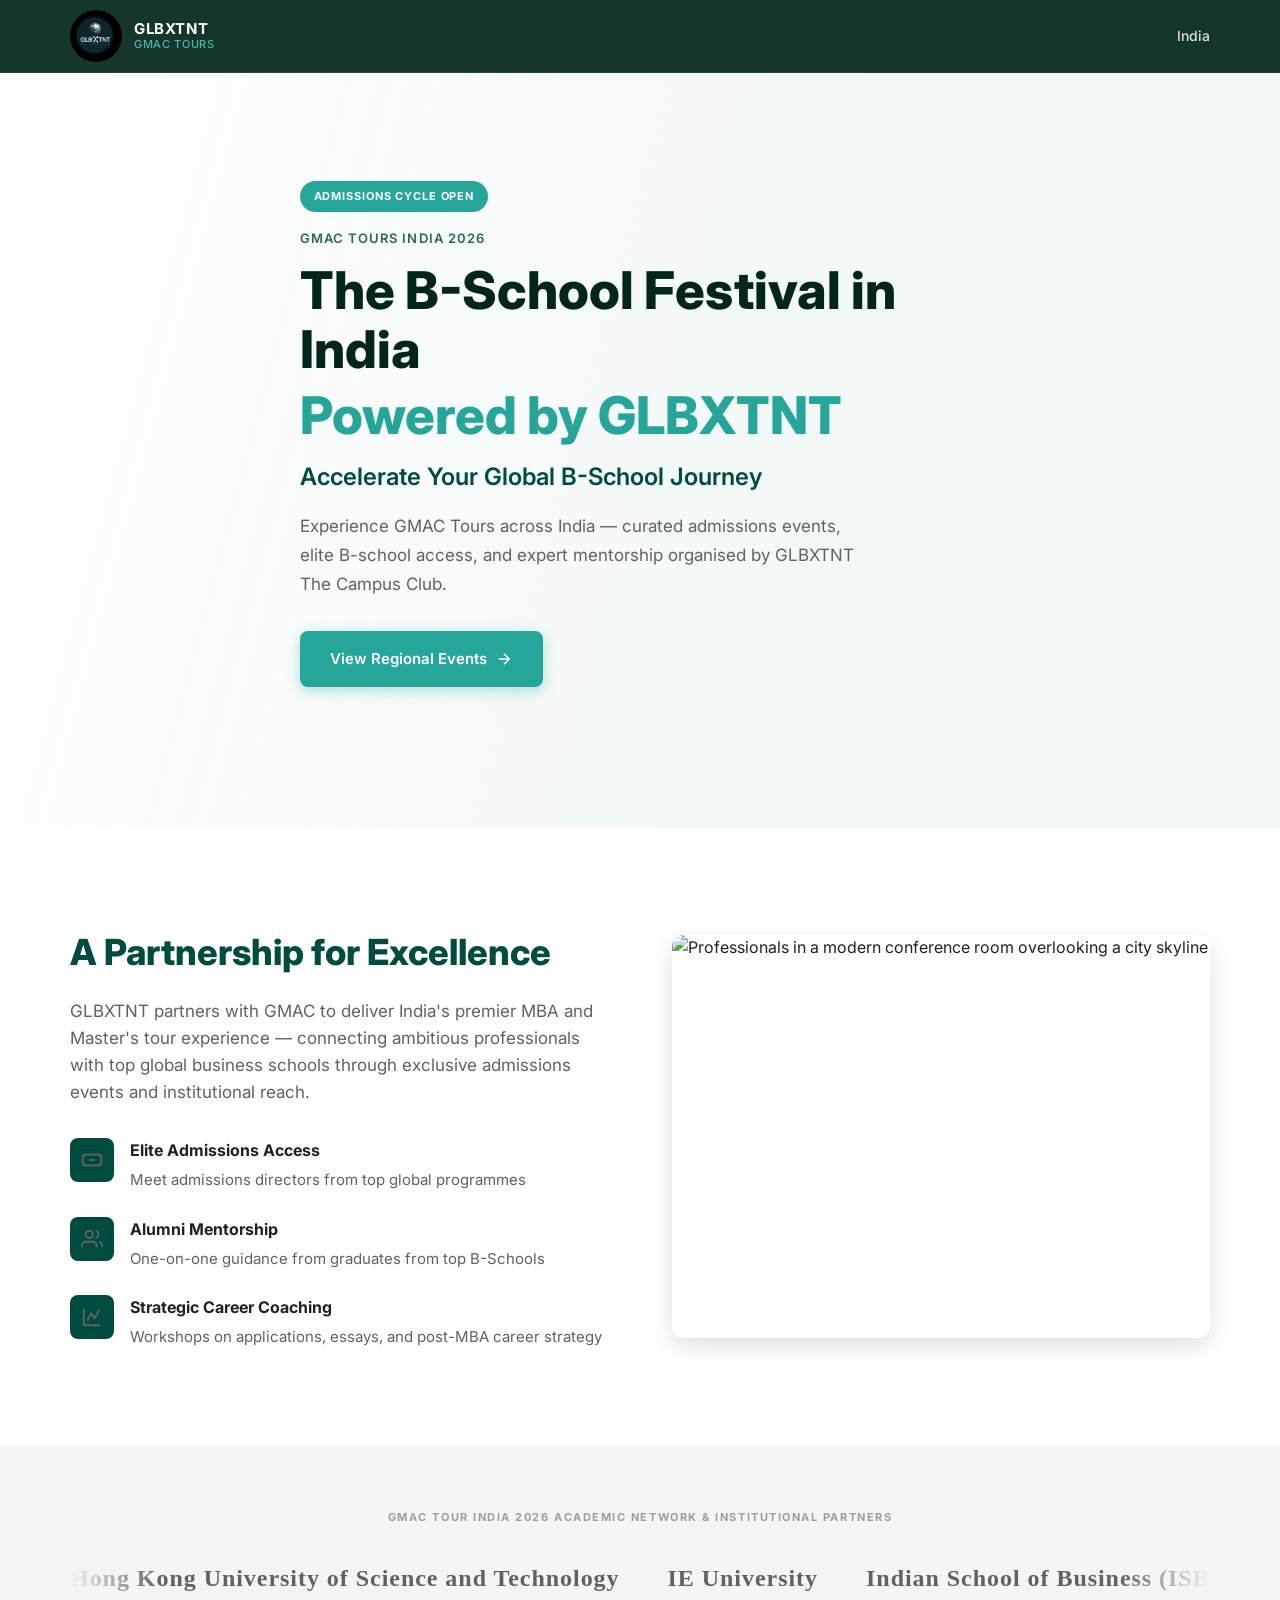
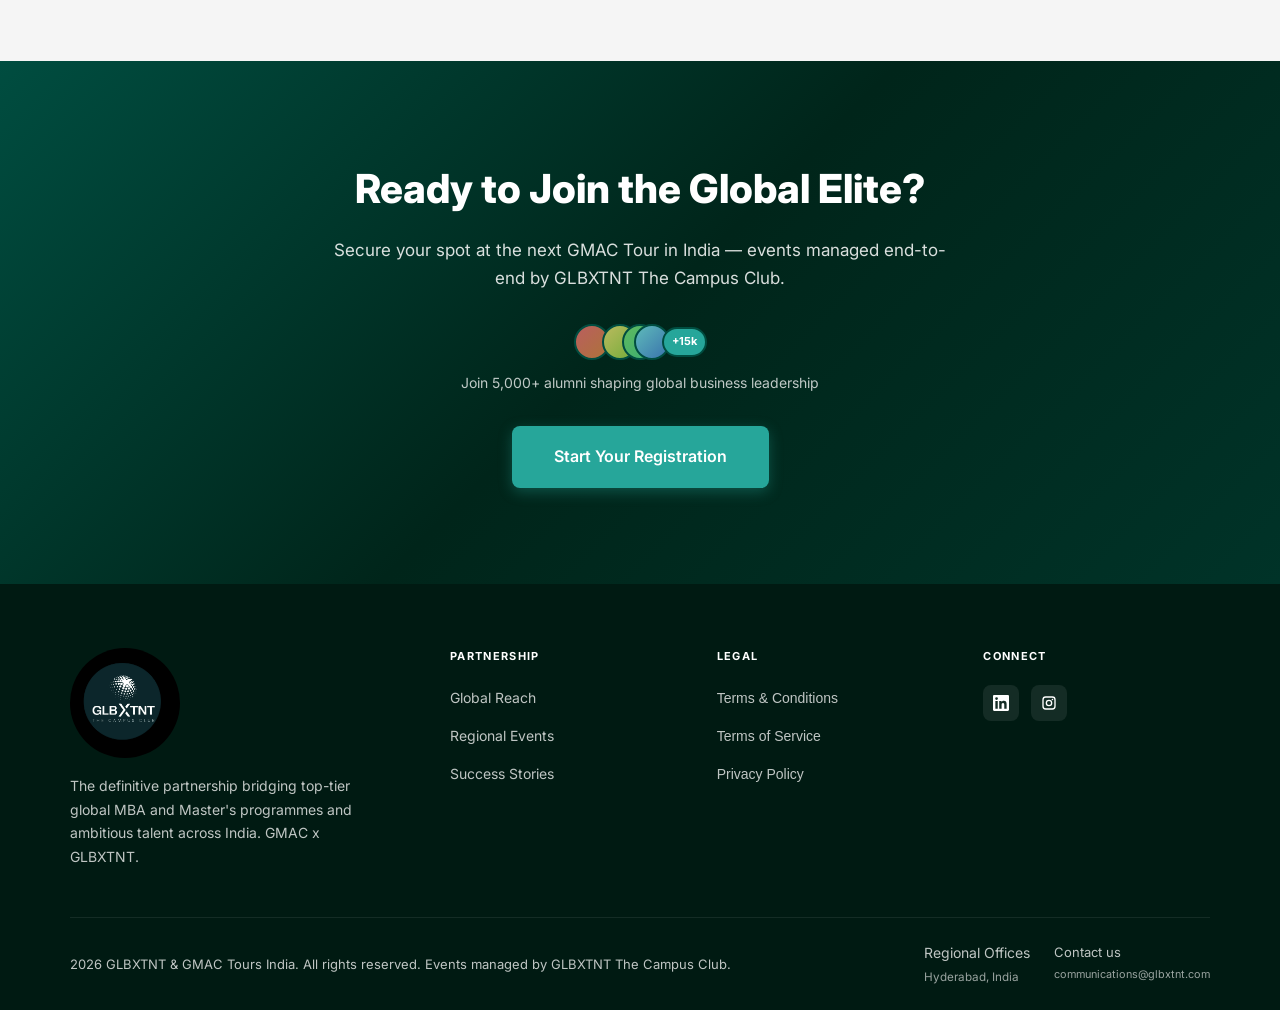
==== index.html @ bcb987fe "Add files via upload" ====
<!DOCTYPE html>
<html lang="en">
<head>
  <meta charset="UTF-8">
  <meta name="viewport" content="width=device-width, initial-scale=1.0">
  <meta name="description" content="GMAC Tours in India — exclusive MBA admissions events and networking sessions organised by GLBXTNT The Campus Club.">
  <title>GMAC Tours India | Powered by GLBXTNT & GMAC</title>
  <link rel="preconnect" href="https://fonts.googleapis.com">
  <link rel="preconnect" href="https://fonts.gstatic.com" crossorigin>
  <link href="https://fonts.googleapis.com/css2?family=Inter:wght@400;500;600;700;800&display=swap" rel="stylesheet">
  <link rel="stylesheet" href="styles.css">
  <link rel="icon" href="glb-logo.png" type="image/png">
</head>
<body>
  <header class="site-header">
    <div class="container header-inner">
      <a href="index.html" class="brand">
        <img src="glb-logo.png" alt="GLBXTNT The Campus Club" class="brand-logo">
        <span class="brand-text">
          <span class="brand-name">GLBXTNT</span>
          <span class="brand-tagline">GMAC Tours</span>
        </span>
      </a>
      <nav class="nav" aria-label="Main navigation">
        <a href="india.html">India</a>
      </nav>
      <button class="menu-toggle" aria-label="Open menu" aria-expanded="false">
        <span></span><span></span><span></span>
      </button>
    </div>
  </header>

  <main>
    <!-- Hero -->
    <section class="hero">
      <div class="hero-bg" role="img" aria-label="MBA students at a global business school campus"></div>
      <div class="hero-scrim"></div>
      <div class="container hero-content">
        <span class="badge">Admissions Cycle Open</span>
        <p class="hero-eyebrow">GMAC TOURS INDIA 2026</p>
        <h1>
          The B-School Festival in India
          <span class="hero-accent">Powered by GLBXTNT</span>
        </h1>
        <p class="hero-subtitle">Accelerate Your Global B-School Journey</p>
        <p class="hero-desc">
          Experience GMAC Tours across India — curated admissions events, elite B-school access,
          and expert mentorship organised by GLBXTNT The Campus Club.
        </p>
        <div class="hero-actions">
          <a href="india.html" class="btn btn-primary">
            View Regional Events
            <svg width="18" height="18" viewBox="0 0 24 24" fill="none" stroke="currentColor" stroke-width="2" aria-hidden="true"><path d="M5 12h14M12 5l7 7-7 7"/></svg>
          </a>
        </div>
      </div>
    </section>

    <!-- Partnership -->
    <section class="partnership" id="partnership">
      <div class="container partnership-grid">
        <div class="partnership-copy">
          <h2>A Partnership for Excellence</h2>
          <p>
            GLBXTNT partners with GMAC to deliver India's premier MBA and Master's tour experience —
            connecting ambitious professionals with top global business schools through
            exclusive admissions events and institutional reach.
          </p>
          <ul class="feature-list">
            <li>
              <span class="feature-icon" aria-hidden="true">
                <svg viewBox="0 0 24 24" fill="none" stroke="currentColor" stroke-width="2"><path d="M2 9a3 3 0 0 1 3-3h14a3 3 0 0 1 3 3v6a3 3 0 0 1-3 3H5a3 3 0 0 1-3-3V9z"/><path d="M9 12h6"/></svg>
              </span>
              <div>
                <strong>Elite Admissions Access</strong>
                <span>Meet admissions directors from top global programmes</span>
              </div>
            </li>
            <li>
              <span class="feature-icon" aria-hidden="true">
                <svg viewBox="0 0 24 24" fill="none" stroke="currentColor" stroke-width="2"><path d="M17 21v-2a4 4 0 0 0-4-4H5a4 4 0 0 0-4 4v2"/><circle cx="9" cy="7" r="4"/><path d="M23 21v-2a4 4 0 0 0-3-3.87M16 3.13a4 4 0 0 1 0 7.75"/></svg>
              </span>
              <div>
                <strong>Alumni Mentorship</strong>
                <span>One-on-one guidance from graduates from top B-Schools</span>
              </div>
            </li>
            <li>
              <span class="feature-icon" aria-hidden="true">
                <svg viewBox="0 0 24 24" fill="none" stroke="currentColor" stroke-width="2"><path d="M3 3v18h18"/><path d="M7 16l4-8 4 5 5-9"/></svg>
              </span>
              <div>
                <strong>Strategic Career Coaching</strong>
                <span>Workshops on applications, essays, and post-MBA career strategy</span>
              </div>
            </li>
          </ul>
        </div>
        <div class="partnership-visual">
          <img
            src="https://images.unsplash.com/photo-1600880292203-757bb62b4baf?auto=format&fit=crop&w=900&q=80"
            alt="Professionals in a modern conference room overlooking a city skyline"
            loading="lazy"
          >
        </div>
      </div>
    </section>
    
    <!-- Institutional Partners -->
    <section class="institutional" id="partners">
      <div class="container">
        <p class="section-eyebrow">GMAC TOUR INDIA 2026 Academic Network & Institutional Partners</p>
        <div class="partner-marquee" aria-label="Partner institutions">
          <div class="partner-track">
            <ul class="partner-logos">
              <li>Hong Kong University of Science and Technology</li>
              <li>IE University</li>
              <li>Indian School of Business (ISB)</li>
              <li>Institute of Management Technology (IMT), Ghaziabad</li>
              <li>Johns Hopkins Carey Business School</li>
              <li>Nanyang Technological University</li>
              <li>Schulich School of Business - York University</li>
              <li>Singapore Management University</li>
              <li>Stanford University</li>
              <li>The Ohio State University</li>
              <li>Aalto University</li>
              <li>ISBR Business School</li>
            </ul>
            <ul class="partner-logos" aria-hidden="true">
              <li>Hong Kong University of Science and Technology</li>
              <li>IE University</li>
              <li>Indian School of Business (ISB)</li>
              <li>Institute of Management Technology (IMT), Ghaziabad</li>
              <li>Johns Hopkins Carey Business School</li>
              <li>Nanyang Technological University</li>
              <li>Schulich School of Business - York University</li>
              <li>Singapore Management University</li>
              <li>Stanford University</li>
              <li>The Ohio State University</li>
              <li>Aalto University</li>
              <li>ISBR Business School</li>
            </ul>
          </div>
        </div>
      </div>
    </section>

    <!-- CTA -->
    <section class="cta" id="register">
      <div class="container cta-inner">
        <h2>Ready to Join the Global Elite?</h2>
        <p>Secure your spot at the next GMAC Tour in India — events managed end-to-end by GLBXTNT The Campus Club.</p>
        <div class="social-proof">
          <div class="avatars" aria-hidden="true">
            <span class="avatar" style="--i:0"></span>
            <span class="avatar" style="--i:1"></span>
            <span class="avatar" style="--i:2"></span>
            <span class="avatar" style="--i:3"></span>
            <span class="avatar-badge">+15k</span>
          </div>
          <p>Join 5,000+ alumni shaping global business leadership</p>
        </div>
        <a href="india.html" class="btn btn-primary btn-lg">Start Your Registration</a>
      </div>
    </section>
  </main>

  <footer class="site-footer">
    <div class="container footer-grid">
      <div class="footer-brand">
        <img src="glb-logo.png" alt="GLBXTNT The Campus Club" class="footer-logo">
        <p>
          The definitive partnership bridging top-tier global MBA and Master's programmes and ambitious talent
          across India. GMAC x GLBXTNT.
        </p>
      </div>
      <div class="footer-links">
        <h3>Partnership</h3>
        <ul>
          <li><span class="footer-static-item">Global Reach</span></li>
          <li><span class="footer-static-item">Regional Events</span></li>
          <li><span class="footer-static-item">Success Stories</span></li>
        </ul>
      </div>
      <div class="footer-links">
        <h3>Legal</h3>
        <ul>
          <li><button class="footer-link-btn" type="button" data-modal="tnc">Terms &amp; Conditions</button></li>
          <li><button class="footer-link-btn" type="button" data-modal="terms">Terms of Service</button></li>
          <li><button class="footer-link-btn" type="button" data-modal="privacy">Privacy Policy</button></li>
        </ul>
      </div>
      <div class="footer-links">
        <h3>Connect</h3>
        <div class="social-links">
          <a href="https://www.linkedin.com/in/ranjika-mitra-she-her-2387b236/" target="_blank" rel="noopener noreferrer" class="social-link" aria-label="LinkedIn">
            <svg viewBox="0 0 24 24" fill="currentColor"><path d="M20.447 20.452h-3.554v-5.569c0-1.328-.027-3.037-1.852-3.037-1.853 0-2.136 1.445-2.136 2.939v5.667H9.351V9h3.414v1.561h.046c.477-.9 1.637-1.85 3.37-1.85 3.601 0 4.267 2.37 4.267 5.455v6.286zM5.337 7.433a2.062 2.062 0 0 1-2.063-2.065 2.064 2.064 0 1 1 2.063 2.065zm1.782 13.019H3.555V9h3.564v11.452zM22.225 0H1.771C.792 0 0 .774 0 1.729v20.542C0 23.227.792 24 1.771 24h20.451C23.2 24 24 23.227 24 22.271V1.729C24 .774 23.2 0 22.222 0h.003z"/></svg>
          </a>
          <a href="https://www.instagram.com/glbxtnt_thecampusclub" target="_blank" rel="noopener noreferrer" class="social-link" aria-label="Instagram">
            <svg viewBox="0 0 24 24" fill="currentColor"><path d="M7.03 2h9.94A5.03 5.03 0 0 1 22 7.03v9.94A5.03 5.03 0 0 1 16.97 22H7.03A5.03 5.03 0 0 1 2 16.97V7.03A5.03 5.03 0 0 1 7.03 2Zm0 2A3.03 3.03 0 0 0 4 7.03v9.94A3.03 3.03 0 0 0 7.03 20h9.94A3.03 3.03 0 0 0 20 16.97V7.03A3.03 3.03 0 0 0 16.97 4H7.03Zm10.2 1.5a1.2 1.2 0 1 1 0 2.4 1.2 1.2 0 0 1 0-2.4ZM12 7a5 5 0 1 1 0 10 5 5 0 0 1 0-10Zm0 2a3 3 0 1 0 0 6 3 3 0 0 0 0-6Z"/></svg>
          </a>
        </div>
      </div>
    </div>
    <div class="container footer-bottom">
      <p>2026 GLBXTNT & GMAC Tours India. All rights reserved. Events managed by GLBXTNT The Campus Club.</p>
      <div class="footer-bottom-links">
        <span class="footer-static-item footer-bottom-item">Regional Offices<br><small>Hyderabad, India</small></span>
        <a href="mailto:communications@glbxtnt.com" class="footer-link-inline footer-bottom-item">
          <span>Contact us</span>
          <small>communications@glbxtnt.com</small>
        </a>
      </div>
    </div>
  </footer>

  <div class="footer-modal" id="footerModal" aria-hidden="true">
    <div class="footer-modal-card" role="dialog" aria-modal="true" aria-labelledby="footerModalTitle">
      <button class="footer-modal-close" type="button" aria-label="Close">×</button>
      <h3 id="footerModalTitle">Footer information</h3>
      <div id="footerModalBody"></div>
    </div>
  </div>

  <script src="main.js"></script>
</body>
</html>
---- styles.css ----
/* ── Design tokens ── */
:root {
  --green-primary: #004d40;
  --green-dark: #00251a;
  --green-footer: #001a12;
  --teal: #26a69a;
  --teal-light: #4db6ac;
  --purple: #4a148c;
  --white: #ffffff;
  --gray-50: #f5f5f5;
  --gray-200: #e0e0e0;
  --gray-500: #9e9e9e;
  --gray-700: #616161;
  --gray-900: #212121;
  --shadow-sm: 0 2px 8px rgba(0, 0, 0, 0.08);
  --shadow-md: 0 8px 24px rgba(0, 0, 0, 0.12);
  --radius: 8px;
  --radius-lg: 12px;
  --container: 1140px;
  --header-h: 72px;
}

*, *::before, *::after {
  box-sizing: border-box;
  margin: 0;
  padding: 0;
}

html {
  scroll-behavior: smooth;
}

body {
  font-family: 'Inter', system-ui, -apple-system, sans-serif;
  color: var(--gray-900);
  line-height: 1.6;
  background: var(--white);
}

img {
  max-width: 100%;
  display: block;
}

a {
  color: inherit;
  text-decoration: none;
}

ul {
  list-style: none;
}

.container {
  width: min(100% - 2rem, var(--container));
  margin-inline: auto;
}

.text-teal {
  color: var(--teal);
}

/* ── Buttons ── */
.btn {
  display: inline-flex;
  align-items: center;
  justify-content: center;
  gap: 0.5rem;
  padding: 0.875rem 1.75rem;
  border-radius: var(--radius);
  font-weight: 600;
  font-size: 0.9375rem;
  border: 2px solid transparent;
  cursor: pointer;
  transition: transform 0.2s, box-shadow 0.2s, background 0.2s;
}

.btn:hover {
  transform: translateY(-1px);
}

.btn-primary {
  background: var(--teal);
  color: var(--white);
  box-shadow: 0 4px 14px rgba(38, 166, 154, 0.35);
}

.btn-primary:hover {
  background: var(--teal-light);
}

.btn-outline {
  background: transparent;
  color: var(--white);
  border-color: rgba(255, 255, 255, 0.7);
}

.btn-outline:hover {
  background: rgba(255, 255, 255, 0.1);
  border-color: var(--white);
}

.btn-outline-dark {
  background: transparent;
  color: var(--green-primary);
  border-color: var(--green-primary);
}

.btn-outline-dark:hover {
  background: rgba(0, 77, 64, 0.08);
  border-color: var(--green-dark);
}

.btn-lg {
  padding: 1rem 2.5rem;
  font-size: 1rem;
}

.badge {
  display: inline-block;
  background: var(--teal);
  color: var(--white);
  font-size: 0.6875rem;
  font-weight: 700;
  letter-spacing: 0.08em;
  text-transform: uppercase;
  padding: 0.4rem 0.85rem;
  border-radius: 999px;
  margin-bottom: 1rem;
}

/* ── Header ── */
.site-header {
  position: fixed;
  top: 0;
  left: 0;
  right: 0;
  z-index: 100;
  background: rgba(0, 37, 26, 0.92);
  backdrop-filter: blur(12px);
  border-bottom: 1px solid rgba(255, 255, 255, 0.08);
}

.header-inner {
  display: flex;
  align-items: center;
  justify-content: space-between;
  height: var(--header-h);
}

.brand {
  display: flex;
  align-items: center;
  gap: 0.75rem;
}

.brand-logo {
  width: 52px;
  height: 52px;
  border-radius: 50%;
  object-fit: cover;
  display: block;
}

.brand-text {
  display: flex;
  flex-direction: column;
  line-height: 1.2;
}

.brand-name {
  color: var(--white);
  font-weight: 700;
  font-size: 0.9375rem;
  letter-spacing: 0.04em;
}

.brand-tagline {
  color: var(--teal-light);
  font-size: 0.6875rem;
  font-weight: 500;
  letter-spacing: 0.06em;
  text-transform: uppercase;
}

.nav {
  display: flex;
  align-items: center;
  gap: 2rem;
}

.nav a {
  color: rgba(255, 255, 255, 0.85);
  font-size: 0.875rem;
  font-weight: 500;
  transition: color 0.2s;
}

.nav a:hover {
  color: var(--white);
}

.nav-cta {
  background: var(--teal) !important;
  color: var(--white) !important;
  padding: 0.5rem 1.25rem !important;
  border-radius: var(--radius);
}

.menu-toggle {
  display: none;
  flex-direction: column;
  gap: 5px;
  background: none;
  border: none;
  cursor: pointer;
  padding: 4px;
}

.menu-toggle span {
  display: block;
  width: 24px;
  height: 2px;
  background: var(--white);
  border-radius: 2px;
  transition: transform 0.2s, opacity 0.2s;
}

/* ── Hero ── */
.hero {
  position: relative;
  min-height: calc(100vh - var(--header-h));
  min-height: calc(100dvh - var(--header-h));
  display: flex;
  align-items: center;
  padding: calc(var(--header-h) + 2rem) 0 4rem;
  overflow: hidden;
}

.hero-bg {
  position: absolute;
  inset: 0;
  background:
    url('https://images.unsplash.com/photo-1524178232363-1fb2b075b655?auto=format&fit=crop&w=1920&q=85')
    center / cover no-repeat;
  transform: scale(1.02);
}

.hero-scrim {
  position: absolute;
  inset: 0;
  background:
    linear-gradient(
      105deg,
      rgba(255, 255, 255, 0.94) 0%,
      rgba(245, 250, 248, 0.88) 42%,
      rgba(236, 246, 243, 0.72) 68%,
      rgba(230, 242, 239, 0.55) 100%
    );
  backdrop-filter: blur(2px);
}

.hero-content {
  position: relative;
  z-index: 1;
  max-width: 680px;
  padding: 2.5rem 0;
}

.hero-eyebrow {
  color: var(--green-primary);
  font-size: 0.8125rem;
  font-weight: 600;
  letter-spacing: 0.08em;
  text-transform: uppercase;
  margin-bottom: 0.75rem;
  opacity: 0.85;
}

.hero h1 {
  font-size: clamp(2rem, 5vw, 3.25rem);
  font-weight: 800;
  color: var(--green-dark);
  line-height: 1.15;
  margin-bottom: 0.75rem;
}

.hero-accent {
  display: block;
  margin-top: 0.35rem;
  color: var(--teal);
}

.hero-subtitle {
  font-size: clamp(1.125rem, 2.5vw, 1.5rem);
  font-weight: 600;
  color: var(--green-primary);
  margin-bottom: 1rem;
}

.hero-desc {
  color: var(--gray-700);
  font-size: 1.0625rem;
  margin-bottom: 2rem;
  max-width: 560px;
  line-height: 1.7;
}

.hero-actions {
  display: flex;
  flex-wrap: wrap;
  gap: 1rem;
}

/* ── Stats ── */
.stats {
  background: var(--green-primary);
  padding: 0;
}

.stats-grid {
  display: grid;
  grid-template-columns: repeat(3, 1fr);
  gap: 0;
}

.stat-card {
  display: flex;
  flex-direction: column;
  align-items: center;
  text-align: center;
  padding: 3rem 1.5rem;
  border-right: 1px solid rgba(255, 255, 255, 0.1);
}

.stat-card:last-child {
  border-right: none;
}

.stat-icon {
  width: 40px;
  height: 40px;
  color: var(--teal-light);
  margin-bottom: 1rem;
}

.stat-icon svg {
  width: 100%;
  height: 100%;
}

.stat-value {
  font-size: clamp(2rem, 4vw, 2.75rem);
  font-weight: 800;
  color: var(--white);
  line-height: 1;
  margin-bottom: 0.5rem;
}

.stat-label {
  font-size: 0.75rem;
  font-weight: 600;
  letter-spacing: 0.12em;
  text-transform: uppercase;
  color: var(--teal-light);
}

/* ── Partnership ── */
.partnership {
  padding: 6rem 0;
  background: var(--white);
}

.partnership-grid {
  display: grid;
  grid-template-columns: 1fr 1fr;
  gap: 4rem;
  align-items: center;
}

.partnership-copy h2 {
  font-size: clamp(1.75rem, 3vw, 2.25rem);
  font-weight: 800;
  color: var(--green-primary);
  margin-bottom: 1rem;
}

.partnership-copy > p {
  color: var(--gray-700);
  font-size: 1.0625rem;
  margin-bottom: 2rem;
}

.feature-list {
  display: flex;
  flex-direction: column;
  gap: 1.5rem;
}

.feature-list li {
  display: flex;
  gap: 1rem;
  align-items: flex-start;
}

.feature-icon {
  flex-shrink: 0;
  width: 44px;
  height: 44px;
  background: var(--green-primary);
  border-radius: var(--radius);
  display: flex;
  align-items: center;
  justify-content: center;
  color: var(--white);
}

.feature-icon svg {
  width: 22px;
  height: 22px;
}

.feature-list strong {
  display: block;
  font-weight: 700;
  color: var(--gray-900);
  margin-bottom: 0.2rem;
}

.feature-list span {
  font-size: 0.9375rem;
  color: var(--gray-700);
}

.partnership-visual img {
  width: 100%;
  border-radius: var(--radius-lg);
  box-shadow: var(--shadow-md);
  aspect-ratio: 4 / 3;
  object-fit: cover;
}

/* ── Events ── */
.events {
  padding: 6rem 0;
  background: var(--white);
}

.events-header {
  display: flex;
  justify-content: space-between;
  align-items: flex-end;
  gap: 2rem;
  margin-bottom: 2.5rem;
}

.events-header h2 {
  font-size: clamp(1.75rem, 3vw, 2.25rem);
  font-weight: 800;
  color: var(--green-primary);
  margin-bottom: 0.5rem;
}

.events-header p {
  color: var(--gray-700);
  max-width: 520px;
}

.carousel-controls {
  display: flex;
  gap: 0.5rem;
  flex-shrink: 0;
}

.carousel-btn {
  width: 40px;
  height: 40px;
  border-radius: 50%;
  border: 1px solid var(--gray-200);
  background: var(--white);
  color: var(--green-primary);
  cursor: pointer;
  display: flex;
  align-items: center;
  justify-content: center;
  transition: background 0.2s, border-color 0.2s;
}

.carousel-btn:hover {
  background: var(--gray-50);
  border-color: var(--teal);
}

.carousel-btn svg {
  width: 18px;
  height: 18px;
}

.events-track-wrapper {
  overflow: hidden;
}

.events-track {
  display: flex;
  gap: 1.5rem;
  transition: transform 0.4s ease;
}

.events-grid {
  display: grid;
  grid-template-columns: repeat(auto-fill, minmax(300px, 1fr));
  gap: 2rem;
  margin-top: 3rem;
}

.event-card {
  flex: 0 0 calc(33.333% - 1rem);
  min-width: 280px;
  background: var(--white);
  border-radius: var(--radius-lg);
  box-shadow: var(--shadow-sm);
  border: 1px solid var(--gray-200);
  overflow: hidden;
  display: flex;
  flex-direction: column;
}

.event-card-header {
  padding: 1.5rem 1.5rem 1rem;
  border-top: 4px solid;
  display: flex;
  justify-content: space-between;
  align-items: flex-start;
  gap: 1rem;
}

.theme-teal .event-card-header { border-top-color: var(--teal); }
.theme-green .event-card-header { border-top-color: var(--green-primary); }
.theme-purple .event-card-header { border-top-color: var(--purple); }

.event-card h3 {
  font-size: 1.125rem;
  font-weight: 700;
  color: var(--gray-900);
  margin-bottom: 0.25rem;
}

.event-region {
  font-size: 0.6875rem;
  font-weight: 700;
  letter-spacing: 0.1em;
  text-transform: uppercase;
  color: var(--gray-500);
}

.event-date {
  font-size: 0.8125rem;
  font-weight: 700;
  color: var(--gray-700);
  white-space: nowrap;
}

.event-desc {
  padding: 0 1.5rem;
  font-size: 0.875rem;
  color: var(--gray-700);
  flex: 1;
}

.event-location {
  display: flex;
  align-items: center;
  gap: 0.5rem;
  padding: 1rem 1.5rem;
  font-size: 0.875rem;
  color: var(--gray-700);
}

.event-location svg {
  width: 16px;
  height: 16px;
  flex-shrink: 0;
  color: var(--gray-500);
}

.event-card .btn-card {
  margin: 0 1.5rem 1.5rem;
  width: calc(100% - 3rem);
  color: var(--white);
  font-weight: 600;
  padding: 0.75rem;
  border-radius: var(--radius);
  text-align: center;
  transition: opacity 0.2s;
}

.theme-teal .btn-card { background: var(--teal); }
.theme-green .btn-card { background: var(--green-primary); }
.theme-purple .btn-card { background: var(--purple); }

.event-card .btn-card:hover {
  opacity: 0.9;
  transform: none;
}

/* ── Institutional ── */
.institutional {
  padding: 4rem 0;
  background: var(--gray-50);
  text-align: center;
}

.section-eyebrow {
  font-size: 0.6875rem;
  font-weight: 700;
  letter-spacing: 0.14em;
  text-transform: uppercase;
  color: var(--gray-500);
  margin-bottom: 2rem;
}

.partner-marquee {
  overflow: hidden;
  position: relative;
  mask-image: linear-gradient(90deg, transparent 0%, #000 8%, #000 92%, transparent 100%);
  -webkit-mask-image: linear-gradient(90deg, transparent 0%, #000 8%, #000 92%, transparent 100%);
}

.partner-track {
  display: flex;
  width: max-content;
  animation: partner-marquee 24s linear infinite;
  will-change: transform;
}

.partner-track:hover {
  animation-play-state: paused;
}

.partner-logos {
  display: flex;
  align-items: center;
  gap: 2rem 3rem;
  padding: 0;
  margin: 0;
  list-style: none;
  flex-wrap: nowrap;
  white-space: nowrap;
}

.partner-logos li {
  flex-shrink: 0;
  font-family: Georgia, 'Times New Roman', serif;
  font-size: clamp(1.125rem, 2.5vw, 1.5rem);
  font-weight: 700;
  color: var(--gray-700);
  letter-spacing: 0.04em;
}

@keyframes partner-marquee {
  from {
    transform: translateX(0);
  }
  to {
    transform: translateX(-50%);
  }
}

/* ── CTA ── */
.cta {
  padding: 6rem 0;
  background:
    linear-gradient(135deg, var(--green-primary) 0%, var(--green-dark) 50%, #003328 100%);
  text-align: center;
}

.cta-inner {
  max-width: 640px;
}

.cta h2 {
  font-size: clamp(1.75rem, 4vw, 2.5rem);
  font-weight: 800;
  color: var(--white);
  margin-bottom: 1rem;
}

.cta-inner > p {
  color: rgba(255, 255, 255, 0.85);
  font-size: 1.0625rem;
  margin-bottom: 2rem;
}

.social-proof {
  display: flex;
  flex-direction: column;
  align-items: center;
  gap: 0.75rem;
  margin-bottom: 2rem;
}

.avatars {
  display: flex;
  align-items: center;
}

.avatar {
  width: 36px;
  height: 36px;
  border-radius: 50%;
  border: 2px solid var(--green-primary);
  background: linear-gradient(135deg, hsl(calc(var(--i) * 60), 40%, 55%), hsl(calc(var(--i) * 60 + 30), 50%, 45%));
  margin-left: calc(var(--i) * -8px);
}

.avatar:first-child {
  margin-left: 0;
}

.avatar-badge {
  margin-left: -8px;
  background: var(--teal);
  color: var(--white);
  font-size: 0.6875rem;
  font-weight: 700;
  padding: 0.25rem 0.5rem;
  border-radius: 999px;
  border: 2px solid var(--green-primary);
}

.social-proof p {
  font-size: 0.875rem;
  color: rgba(255, 255, 255, 0.75);
}

/* ── Footer ── */
.site-footer {
  background: var(--green-footer);
  color: rgba(255, 255, 255, 0.75);
  padding-top: 4rem;
}

.footer-grid {
  display: grid;
  grid-template-columns: 1.5fr 1fr 1fr 1fr;
  gap: 2.5rem;
  padding-bottom: 3rem;
}

.footer-logo {
  width: 110px;
  height: 110px;
  border-radius: 50%;
  margin-bottom: 1rem;
  object-fit: cover;
  display: block;
  overflow: hidden;
  aspect-ratio: 1 / 1;
}

.footer-brand p {
  font-size: 0.875rem;
  line-height: 1.7;
  max-width: 300px;
}

.footer-links h3 {
  color: var(--white);
  font-size: 0.6875rem;
  font-weight: 700;
  letter-spacing: 0.12em;
  text-transform: uppercase;
  margin-bottom: 1.25rem;
}

.footer-links ul {
  display: flex;
  flex-direction: column;
  gap: 0.75rem;
}

.footer-links a,
.footer-link-btn,
.footer-static-item {
  font-size: 0.875rem;
  transition: color 0.2s;
}

.footer-link-btn {
  background: none;
  border: 0;
  padding: 0;
  color: inherit;
  text-align: left;
  cursor: pointer;
}

.footer-link-btn:hover,
.footer-static-item:hover {
  color: var(--teal-light);
}

.social-links {
  display: flex;
  gap: 0.75rem;
}

.social-link {
  width: 36px;
  height: 36px;
  background: rgba(255, 255, 255, 0.08);
  border-radius: var(--radius);
  display: flex;
  align-items: center;
  justify-content: center;
  color: var(--white);
  transition: background 0.2s, color 0.2s;
  text-decoration: none;
}

.social-link:hover {
  background: rgba(255, 255, 255, 0.15);
  color: var(--teal-light);
}

.social-links svg {
  width: 16px;
  height: 16px;
}

.footer-bottom {
  display: flex;
  justify-content: space-between;
  align-items: center;
  flex-wrap: wrap;
  gap: 1rem;
  padding: 1.5rem 0;
  border-top: 1px solid rgba(255, 255, 255, 0.08);
  font-size: 0.8125rem;
}

.footer-bottom-links {
  display: flex;
  gap: 1.5rem;
  align-items: flex-start;
}

.footer-bottom-item {
  display: inline-flex;
  flex-direction: column;
  gap: 0.2rem;
}

.footer-bottom-item small {
  color: rgba(255, 255, 255, 0.6);
}

.footer-link-inline {
  color: inherit;
  text-decoration: none;
}

.footer-link-inline:hover {
  color: var(--teal-light);
}

.footer-modal {
  position: fixed;
  inset: 0;
  background: rgba(0, 0, 0, 0.65);
  display: none;
  align-items: center;
  justify-content: center;
  padding: 1.5rem;
  z-index: 2000;
}

.footer-modal.is-open {
  display: flex;
}

.footer-modal-card {
  position: relative;
  width: min(100%, 560px);
  background: var(--white);
  color: var(--gray-800);
  border-radius: var(--radius);
  padding: 2rem;
  box-shadow: 0 18px 60px rgba(0, 0, 0, 0.25);
}

.footer-modal-close {
  position: absolute;
  top: 0.85rem;
  right: 0.85rem;
  width: 34px;
  height: 34px;
  border: 0;
  border-radius: 50%;
  background: var(--gray-100);
  color: var(--gray-700);
  cursor: pointer;
  font-size: 1.2rem;
}

.footer-modal-card h3 {
  margin-bottom: 0.9rem;
  color: var(--green-dark);
}

.footer-modal-card p,
.footer-modal-card li {
  font-size: 0.95rem;
  line-height: 1.7;
  color: var(--gray-700);
}

.footer-modal-card ul {
  margin: 0.8rem 0 0;
  padding-left: 1.2rem;
  display: flex;
  flex-direction: column;
  gap: 0.45rem;
}

/* ── Mobile nav ── */
.site-header.nav-open .nav {
  display: flex;
  flex-direction: column;
  position: absolute;
  top: var(--header-h);
  left: 0;
  right: 0;
  background: var(--green-dark);
  padding: 1.5rem 2rem 2rem;
  gap: 1.25rem;
  border-bottom: 1px solid rgba(255, 255, 255, 0.08);
}

.site-header.nav-open .menu-toggle span:nth-child(1) {
  transform: rotate(45deg) translate(5px, 5px);
}

.site-header.nav-open .menu-toggle span:nth-child(2) {
  opacity: 0;
}

.site-header.nav-open .menu-toggle span:nth-child(3) {
  transform: rotate(-45deg) translate(5px, -5px);
}

/* ── Responsive ── */
@media (max-width: 900px) {
  .stats-grid {
    grid-template-columns: 1fr;
  }

  .stat-card {
    border-right: none;
    border-bottom: 1px solid rgba(255, 255, 255, 0.1);
  }

  .stat-card:last-child {
    border-bottom: none;
  }

  .partnership-grid {
    grid-template-columns: 1fr;
    gap: 2.5rem;
  }

  .partnership-visual {
    order: -1;
  }

  .event-card {
    flex: 0 0 calc(50% - 0.75rem);
  }

  .footer-grid {
    grid-template-columns: 1fr 1fr;
  }
}

@media (max-width: 640px) {
  .hero {
    padding: calc(var(--header-h) + 1.5rem) 0 3rem;
  }

  .hero-scrim {
    background:
      linear-gradient(
        180deg,
        rgba(255, 255, 255, 0.95) 0%,
        rgba(245, 250, 248, 0.9) 100%
      );
  }

  .nav {
    display: none;
  }

  .menu-toggle {
    display: flex;
  }

  .events-header {
    flex-direction: column;
    align-items: flex-start;
  }

  .event-card {
    flex: 0 0 85%;
  }

  .footer-grid {
    grid-template-columns: 1fr;
  }

  .footer-bottom {
    flex-direction: column;
    text-align: center;
  }
}
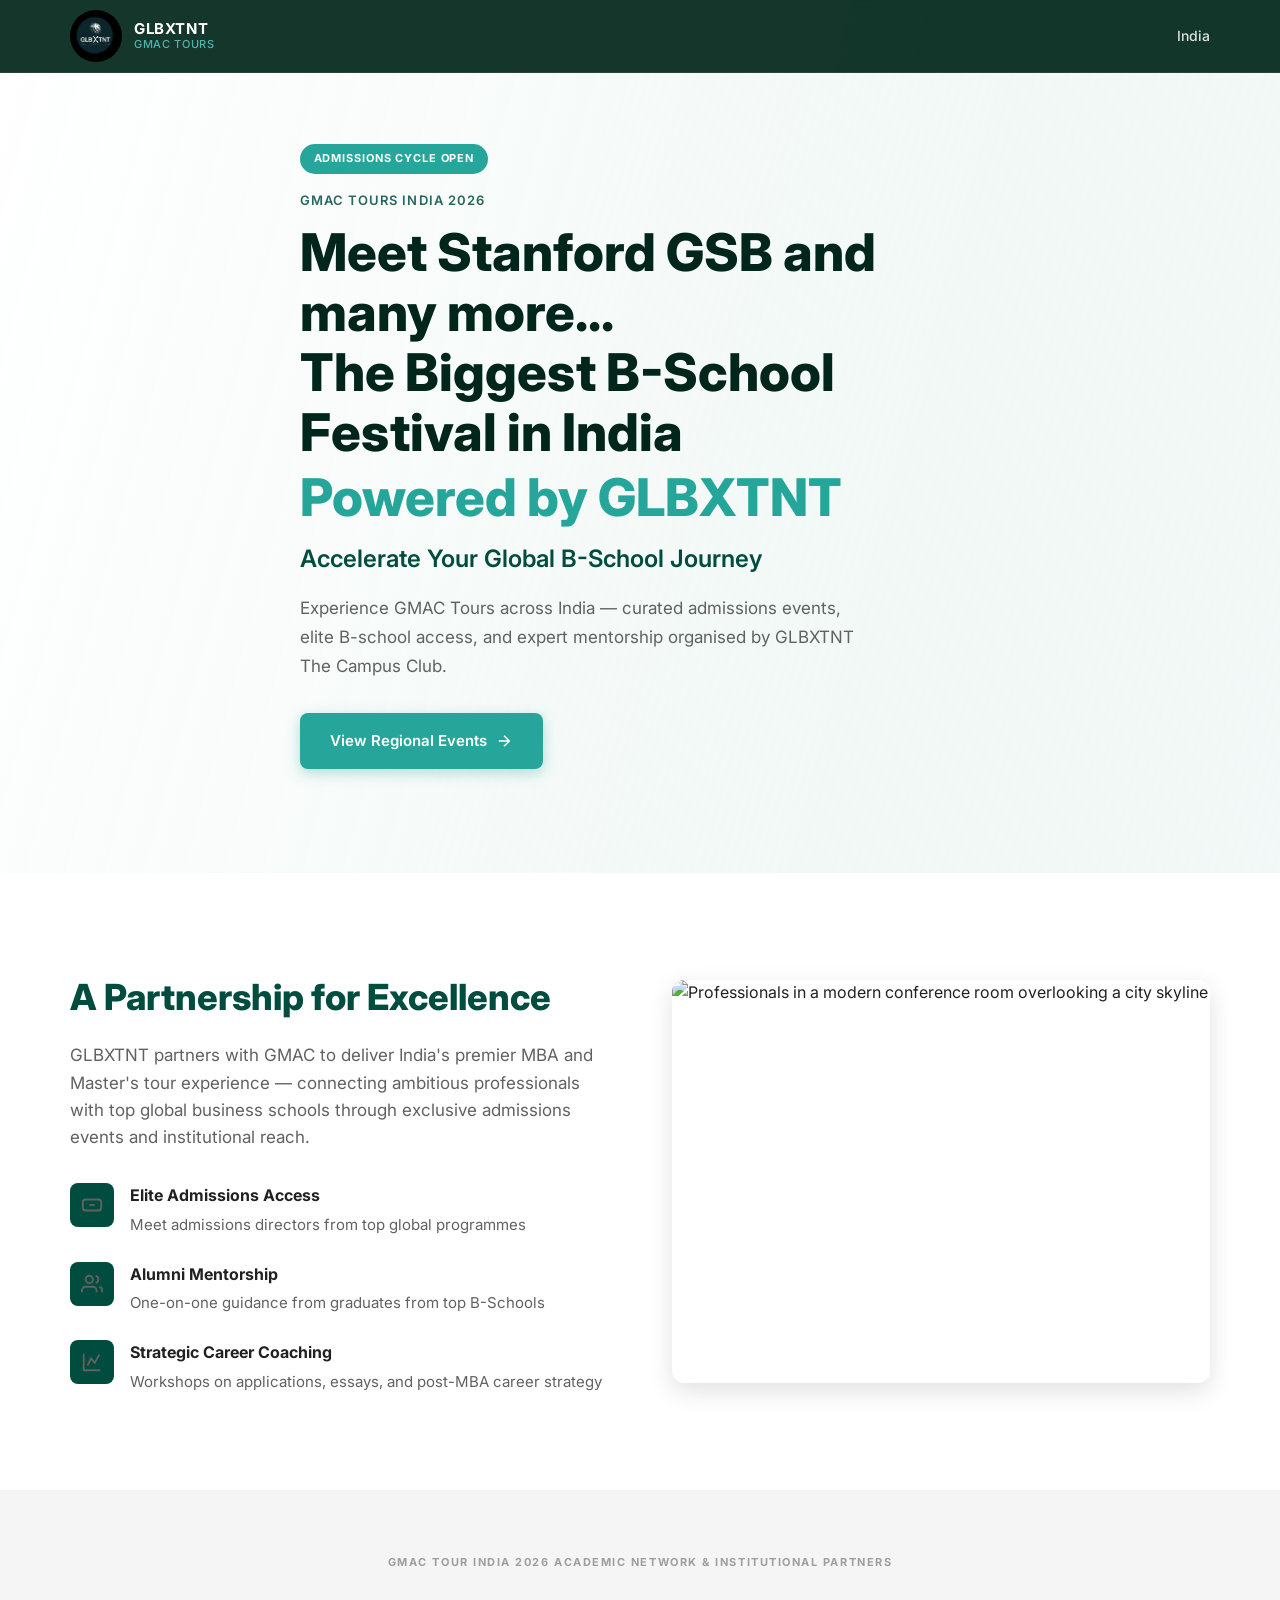
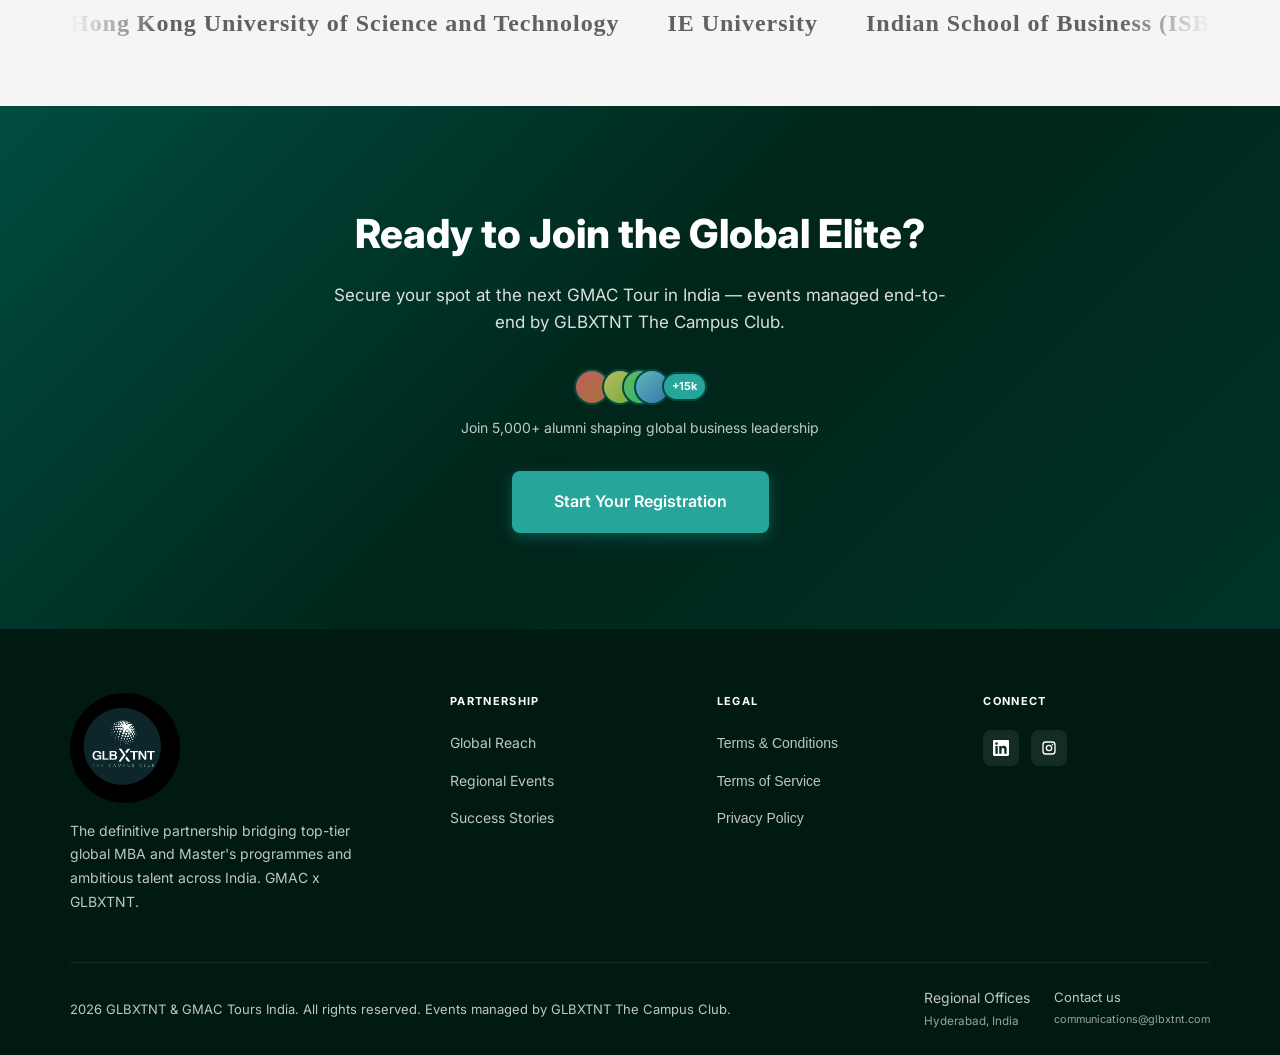
==== commit 6a1bfbc2: "Add files via upload" ====
--- a/index.html
+++ b/index.html
@@ -39,7 +39,8 @@
         <span class="badge">Admissions Cycle Open</span>
         <p class="hero-eyebrow">GMAC TOURS INDIA 2026</p>
         <h1>
-          The B-School Festival in India
+          Meet Stanford GSB and many more...
+          <br> The Biggest B-School Festival in India
           <span class="hero-accent">Powered by GLBXTNT</span>
         </h1>
         <p class="hero-subtitle">Accelerate Your Global B-School Journey</p>
--- a/styles.css
+++ b/styles.css
@@ -554,7 +554,7 @@
 }
 
 .event-date {
-  font-size: 0.8125rem;
+  font-size: 0.8rem;
   font-weight: 700;
   color: var(--gray-700);
   white-space: nowrap;
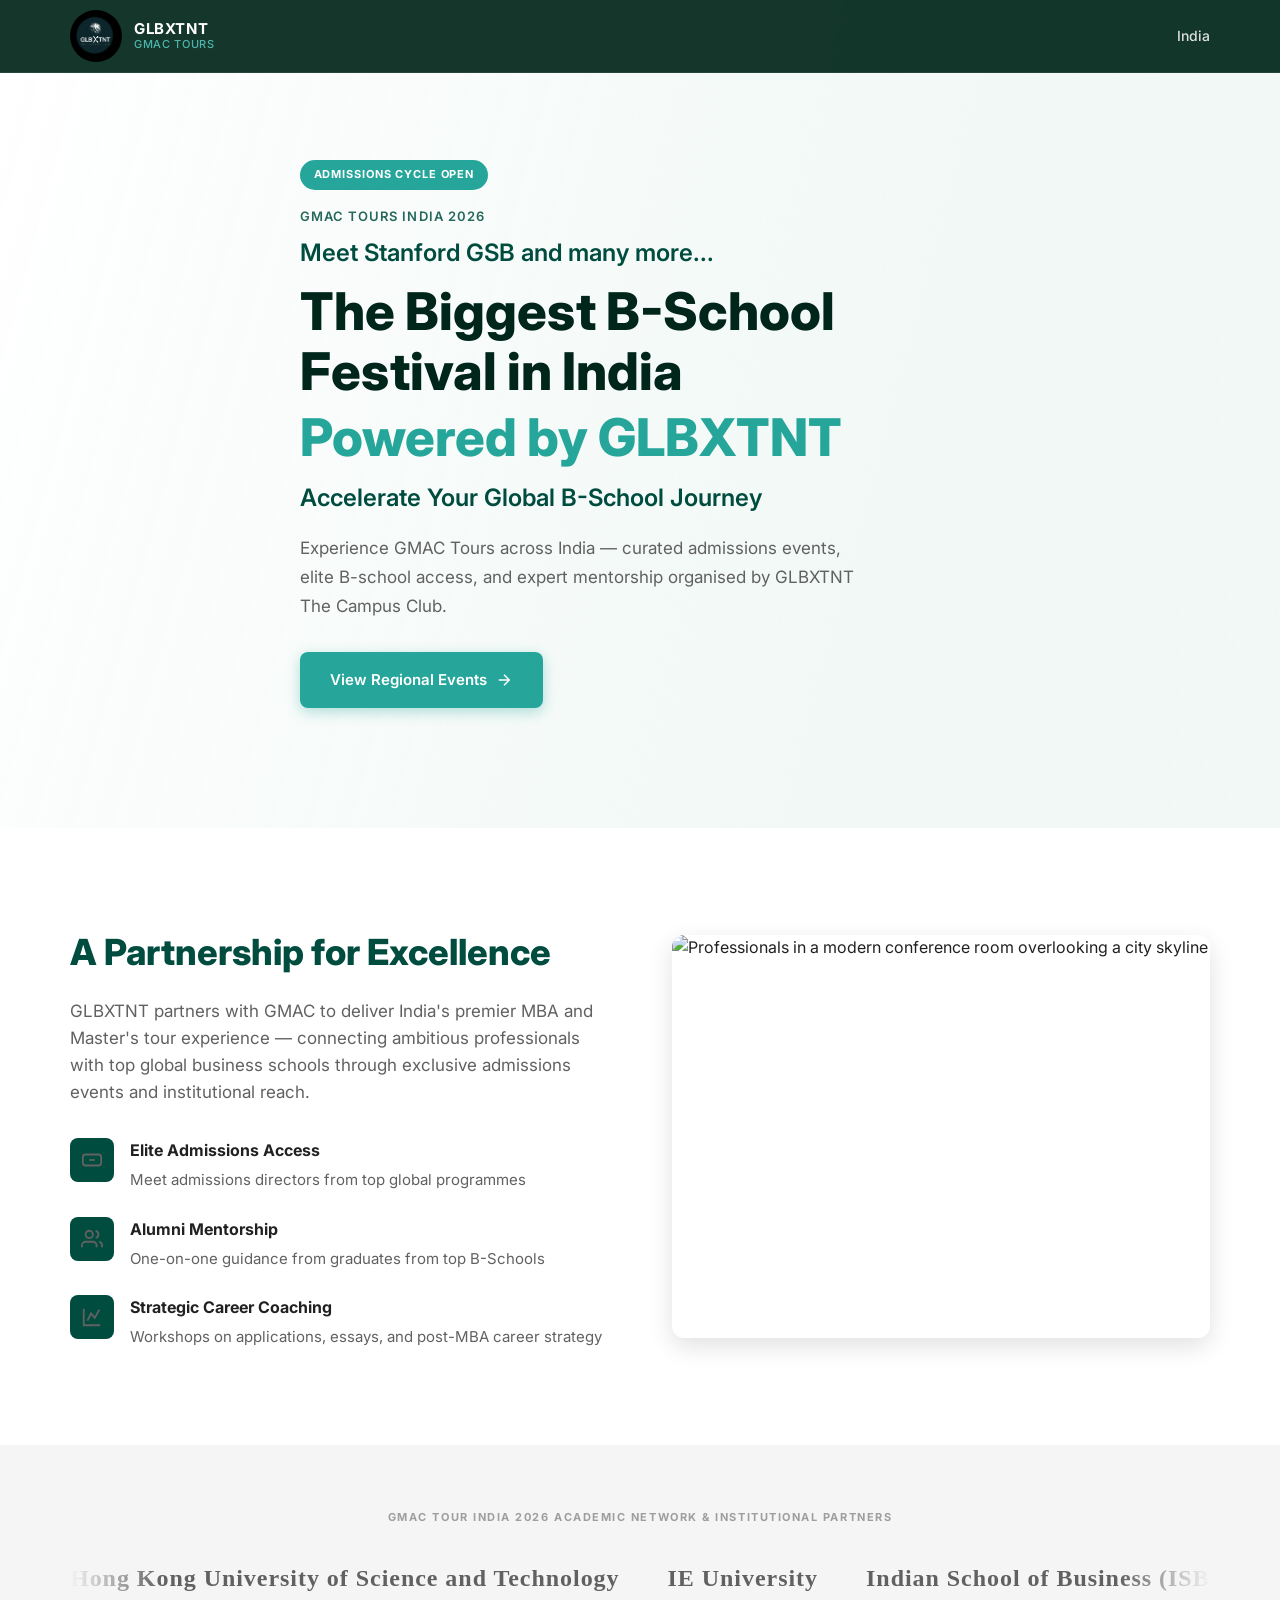
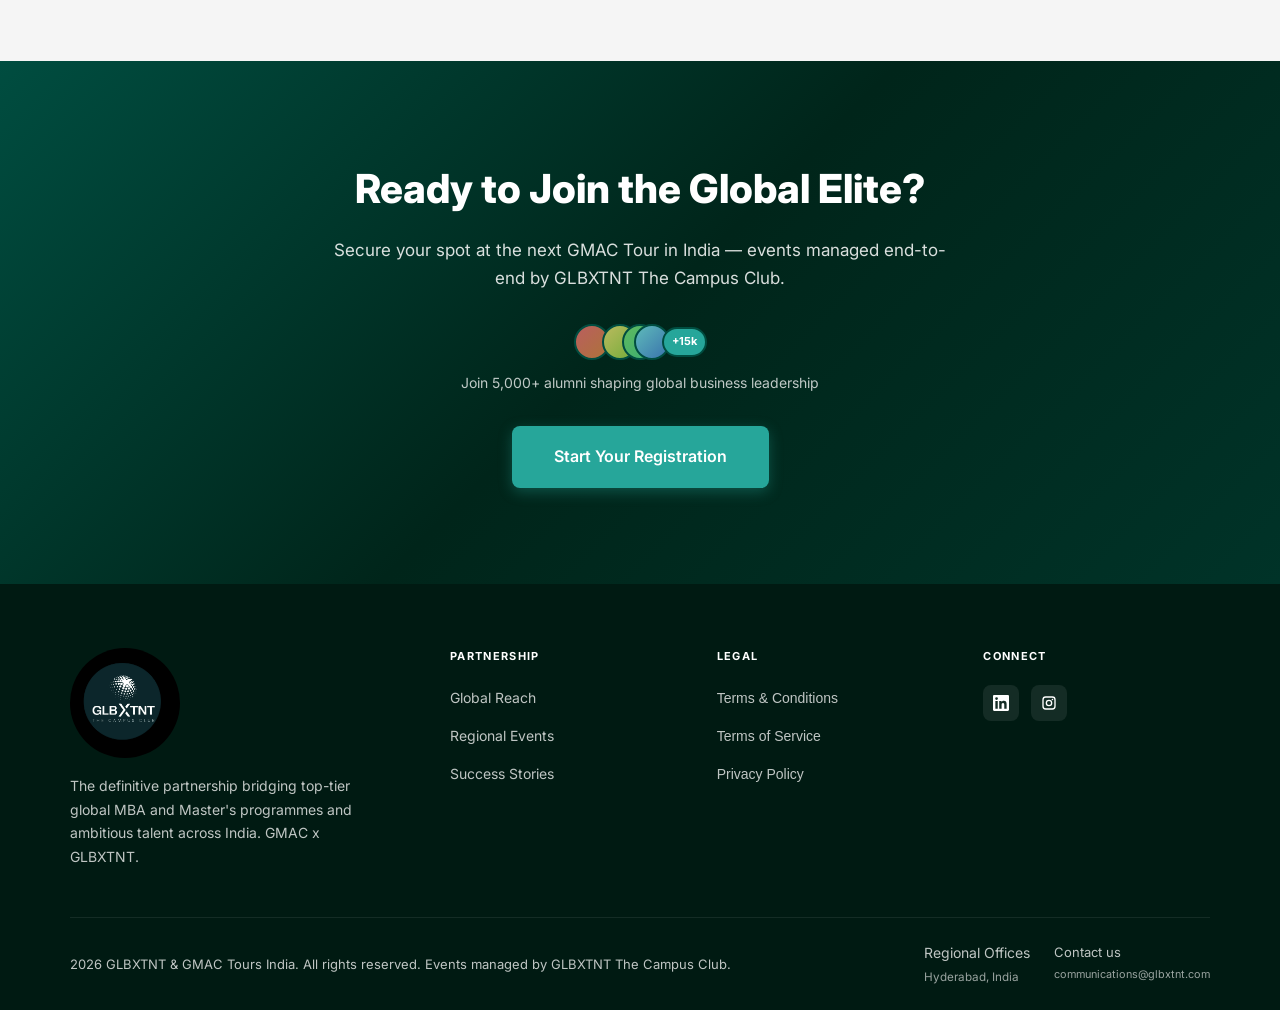
==== commit 48e8b66c: "Add files via upload" ====
--- a/index.html
+++ b/index.html
@@ -39,8 +39,8 @@
         <span class="badge">Admissions Cycle Open</span>
         <p class="hero-eyebrow">GMAC TOURS INDIA 2026</p>
         <h1>
-          Meet Stanford GSB and many more...
-          <br> The Biggest B-School Festival in India
+          <p class="hero-subtitle">Meet Stanford GSB and many more...</p>
+          The Biggest B-School Festival in India
           <span class="hero-accent">Powered by GLBXTNT</span>
         </h1>
         <p class="hero-subtitle">Accelerate Your Global B-School Journey</p>
